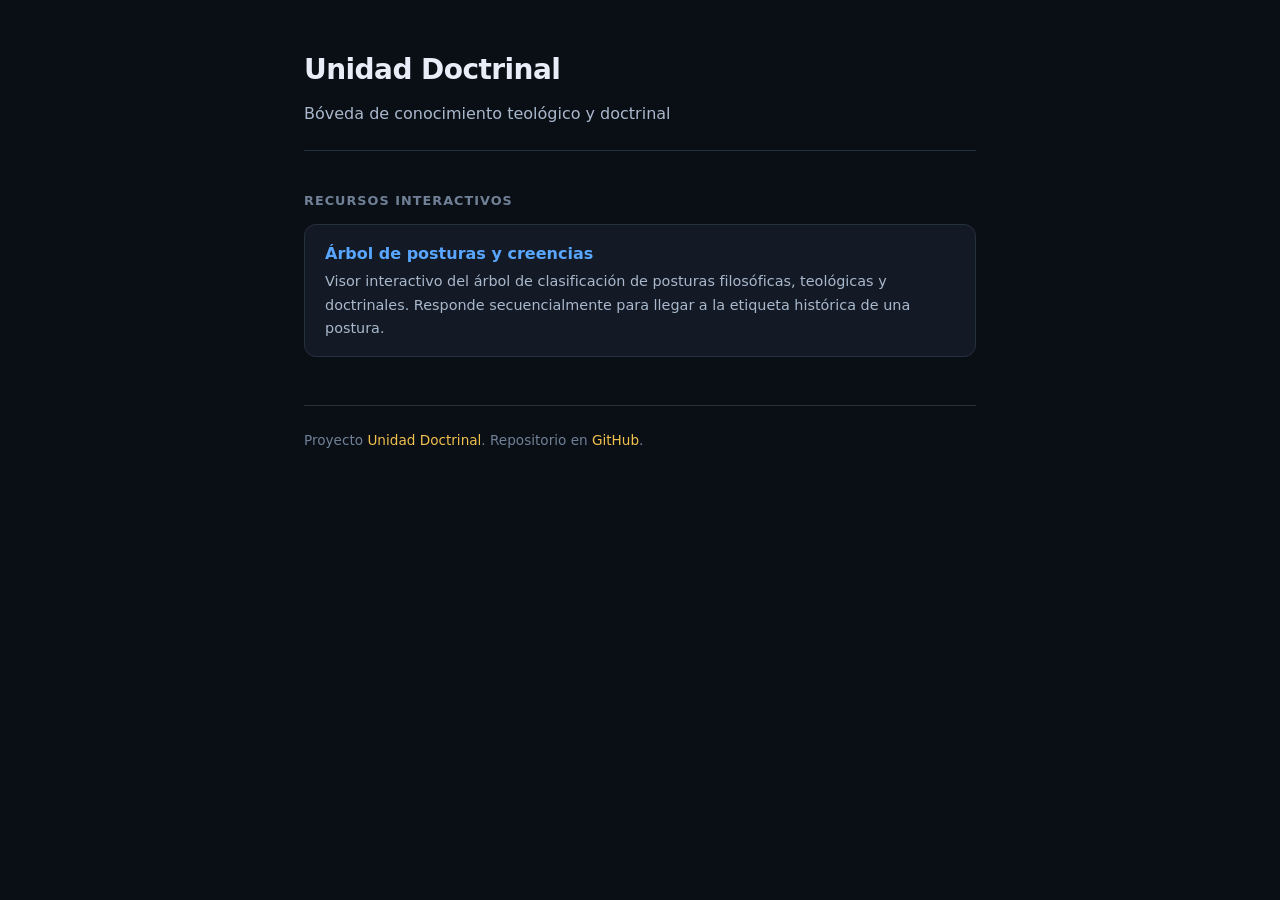
==== index.html @ 7fb09f84 "Se corrige el Github action de deployment del sitio web." ====
<!DOCTYPE html>
<html lang="es">
<head>
  <meta charset="utf-8">
  <meta name="viewport" content="width=device-width, initial-scale=1">
  <title>Unidad Doctrinal — Vault</title>
  <style>
    :root {
      --fondo: #0a0e15;
      --superficie: #131a25;
      --borde: #26313f;
      --texto: #e7eef8;
      --texto-medio: #a9b8cc;
      --texto-tenue: #708197;
      --acento: #58a6ff;
      --dorado: #f2c14e;
      --radio: 12px;
      --fuente: "Segoe UI", system-ui, -apple-system, "Helvetica Neue", Arial, sans-serif;
    }

    * { box-sizing: border-box; margin: 0; padding: 0; }

    body {
      font-family: var(--fuente);
      background: var(--fondo);
      color: var(--texto);
      line-height: 1.6;
      min-height: 100vh;
    }

    .contenedor {
      max-width: 720px;
      margin: 0 auto;
      padding: 3rem 1.5rem 4rem;
    }

    header {
      margin-bottom: 2.5rem;
      padding-bottom: 1.5rem;
      border-bottom: 1px solid var(--borde);
    }

    h1 {
      font-size: 1.75rem;
      font-weight: 600;
      letter-spacing: -0.02em;
    }

    .subtitulo {
      margin-top: 0.5rem;
      color: var(--texto-medio);
      font-size: 1rem;
    }

    section { margin-bottom: 2rem; }

    h2 {
      font-size: 0.8rem;
      font-weight: 600;
      text-transform: uppercase;
      letter-spacing: 0.08em;
      color: var(--texto-tenue);
      margin-bottom: 0.75rem;
    }

    .recursos {
      list-style: none;
      display: flex;
      flex-direction: column;
      gap: 0.75rem;
    }

    .recurso {
      display: block;
      background: var(--superficie);
      border: 1px solid var(--borde);
      border-radius: var(--radio);
      padding: 1rem 1.25rem;
      text-decoration: none;
      color: inherit;
      transition: border-color 160ms ease, background 160ms ease;
    }

    .recurso:hover {
      border-color: var(--acento);
      background: #151f2c;
    }

    .recurso-titulo {
      font-weight: 600;
      color: var(--acento);
      margin-bottom: 0.25rem;
    }

    .recurso-desc {
      font-size: 0.9rem;
      color: var(--texto-medio);
    }

    footer {
      margin-top: 3rem;
      padding-top: 1.5rem;
      border-top: 1px solid var(--borde);
      font-size: 0.85rem;
      color: var(--texto-tenue);
    }

    footer a {
      color: var(--dorado);
      text-decoration: none;
    }

    footer a:hover { text-decoration: underline; }
  </style>
</head>
<body>
  <div class="contenedor">
    <header>
      <h1>Unidad Doctrinal</h1>
      <p class="subtitulo">Bóveda de conocimiento teológico y doctrinal</p>
    </header>

    <section>
      <h2>Recursos interactivos</h2>
      <ul class="recursos">
        <li>
          <a class="recurso" href="recursos/diagramas/arbol-web/">
            <div class="recurso-titulo">Árbol de posturas y creencias</div>
            <div class="recurso-desc">
              Visor interactivo del árbol de clasificación de posturas filosóficas,
              teológicas y doctrinales. Responde secuencialmente para llegar a la
              etiqueta histórica de una postura.
            </div>
          </a>
        </li>
      </ul>
    </section>

    <footer>
      <p>
        Proyecto <a href="https://unidad.whiteweb.mx/">Unidad Doctrinal</a>.
        Repositorio en
        <a href="https://github.com/obed-vazquez/unidad-doctrinal-vault">GitHub</a>.
      </p>
    </footer>
  </div>
</body>
</html>
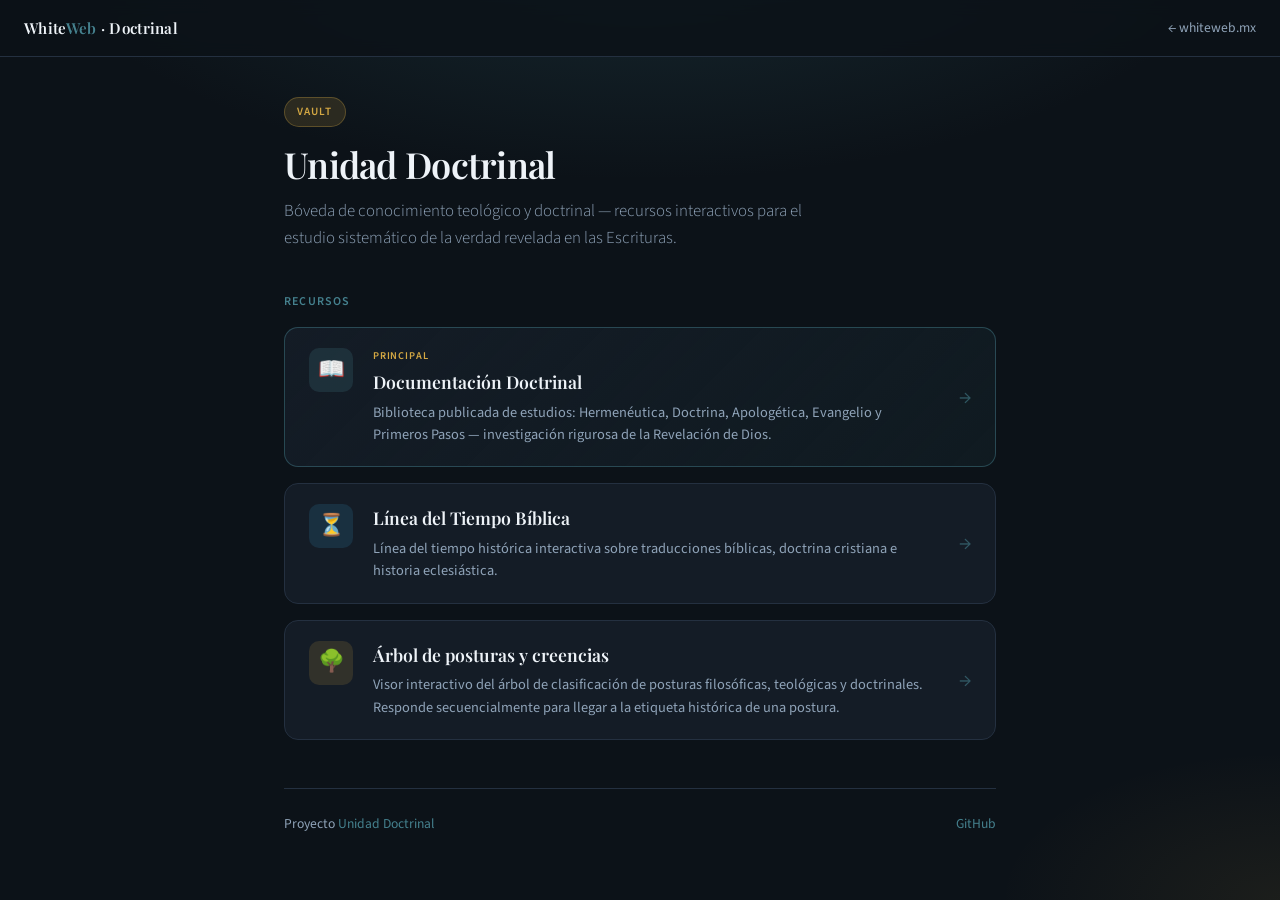
==== commit 37c22bfc: "Se agrega la redirección al proyecto público de Unidad doctrinal en HTML y la linea del tiempo." ====
--- a/index.html
+++ b/index.html
@@ -3,144 +3,316 @@
 <head>
   <meta charset="utf-8">
   <meta name="viewport" content="width=device-width, initial-scale=1">
+  <meta name="description" content="Bóveda de conocimiento teológico de Unidad Doctrinal — recursos interactivos y documentación.">
   <title>Unidad Doctrinal — Vault</title>
+  <link rel="preconnect" href="https://fonts.googleapis.com">
+  <link rel="preconnect" href="https://fonts.gstatic.com" crossorigin>
+  <link href="https://fonts.googleapis.com/css2?family=Playfair+Display:wght@500;600;700&family=Source+Sans+3:wght@300;400;500;600&display=swap" rel="stylesheet">
   <style>
     :root {
-      --fondo: #0a0e15;
-      --superficie: #131a25;
-      --borde: #26313f;
-      --texto: #e7eef8;
-      --texto-medio: #a9b8cc;
-      --texto-tenue: #708197;
-      --acento: #58a6ff;
-      --dorado: #f2c14e;
-      --radio: 12px;
-      --fuente: "Segoe UI", system-ui, -apple-system, "Helvetica Neue", Arial, sans-serif;
-    }
-
-    * { box-sizing: border-box; margin: 0; padding: 0; }
+      --ww-teal: #2e5b65;
+      --ww-teal-light: #45818e;
+      --ww-teal-dark: #152428;
+      --ww-gold: #d4a843;
+      --ww-gold-soft: rgba(212, 168, 67, 0.15);
+      --ww-accent: #3b9fd4;
+      --ww-bg: #0c1218;
+      --ww-surface: #141c26;
+      --ww-surface-hover: #1a2533;
+      --ww-border: #243040;
+      --ww-text: #eef3f8;
+      --ww-text-muted: #8fa3b8;
+      --ww-radius: 14px;
+      --ww-font-display: 'Playfair Display', Georgia, serif;
+      --ww-font-body: 'Source Sans 3', 'Segoe UI', system-ui, sans-serif;
+    }
+
+    *, *::before, *::after { box-sizing: border-box; margin: 0; padding: 0; }
 
     body {
-      font-family: var(--fuente);
-      background: var(--fondo);
-      color: var(--texto);
+      font-family: var(--ww-font-body);
+      background: var(--ww-bg);
+      background-image:
+        radial-gradient(ellipse 80% 50% at 50% -10%, rgba(46, 91, 101, 0.35) 0%, transparent 60%),
+        radial-gradient(ellipse 40% 30% at 100% 100%, rgba(212, 168, 67, 0.08) 0%, transparent 55%);
+      color: var(--ww-text);
       line-height: 1.6;
       min-height: 100vh;
     }
 
+    .top-bar {
+      display: flex;
+      align-items: center;
+      justify-content: space-between;
+      padding: 1rem 1.5rem;
+      border-bottom: 1px solid var(--ww-border);
+      background: rgba(12, 18, 24, 0.85);
+      backdrop-filter: blur(8px);
+    }
+
+    .top-bar-brand {
+      font-family: var(--ww-font-display);
+      font-size: 0.95rem;
+      font-weight: 600;
+      color: var(--ww-text);
+      letter-spacing: 0.02em;
+    }
+
+    .top-bar-brand span { color: var(--ww-teal-light); }
+
+    .top-bar-link {
+      font-size: 0.85rem;
+      color: var(--ww-text-muted);
+      text-decoration: none;
+      transition: color 0.15s ease;
+    }
+
+    .top-bar-link:hover { color: var(--ww-gold); }
+
     .contenedor {
-      max-width: 720px;
+      max-width: 760px;
       margin: 0 auto;
-      padding: 3rem 1.5rem 4rem;
-    }
-
-    header {
-      margin-bottom: 2.5rem;
-      padding-bottom: 1.5rem;
-      border-bottom: 1px solid var(--borde);
+      padding: 2.5rem 1.5rem 4rem;
+    }
+
+    header { margin-bottom: 2.5rem; }
+
+    .badge {
+      display: inline-block;
+      font-size: 0.7rem;
+      font-weight: 600;
+      text-transform: uppercase;
+      letter-spacing: 0.1em;
+      color: var(--ww-gold);
+      background: var(--ww-gold-soft);
+      border: 1px solid rgba(212, 168, 67, 0.3);
+      padding: 0.3rem 0.75rem;
+      border-radius: 999px;
+      margin-bottom: 1rem;
     }
 
     h1 {
-      font-size: 1.75rem;
+      font-family: var(--ww-font-display);
+      font-size: clamp(1.75rem, 4vw, 2.25rem);
       font-weight: 600;
       letter-spacing: -0.02em;
+      line-height: 1.2;
     }
 
     .subtitulo {
-      margin-top: 0.5rem;
-      color: var(--texto-medio);
-      font-size: 1rem;
+      margin-top: 0.75rem;
+      color: var(--ww-text-muted);
+      font-size: 1.05rem;
+      font-weight: 300;
+      max-width: 540px;
     }
 
     section { margin-bottom: 2rem; }
 
     h2 {
-      font-size: 0.8rem;
+      font-size: 0.75rem;
       font-weight: 600;
       text-transform: uppercase;
-      letter-spacing: 0.08em;
-      color: var(--texto-tenue);
-      margin-bottom: 0.75rem;
+      letter-spacing: 0.1em;
+      color: var(--ww-teal-light);
+      margin-bottom: 1rem;
     }
 
     .recursos {
       list-style: none;
       display: flex;
       flex-direction: column;
-      gap: 0.75rem;
+      gap: 1rem;
     }
 
     .recurso {
-      display: block;
-      background: var(--superficie);
-      border: 1px solid var(--borde);
-      border-radius: var(--radio);
-      padding: 1rem 1.25rem;
+      display: grid;
+      grid-template-columns: auto 1fr auto;
+      gap: 1rem 1.25rem;
+      align-items: start;
+      background: var(--ww-surface);
+      border: 1px solid var(--ww-border);
+      border-radius: var(--ww-radius);
+      padding: 1.25rem 1.5rem;
       text-decoration: none;
       color: inherit;
-      transition: border-color 160ms ease, background 160ms ease;
+      transition: border-color 0.18s ease, background 0.18s ease, transform 0.18s ease;
     }
 
     .recurso:hover {
-      border-color: var(--acento);
-      background: #151f2c;
+      border-color: var(--ww-teal-light);
+      background: var(--ww-surface-hover);
+      transform: translateY(-2px);
+    }
+
+    .recurso.principal {
+      border-color: rgba(69, 129, 142, 0.45);
+      background: linear-gradient(135deg, var(--ww-surface) 0%, rgba(46, 91, 101, 0.12) 100%);
+    }
+
+    .recurso.principal:hover {
+      border-color: var(--ww-teal-light);
+    }
+
+    .recurso-icon {
+      width: 44px;
+      height: 44px;
+      border-radius: 10px;
+      display: flex;
+      align-items: center;
+      justify-content: center;
+      font-size: 1.35rem;
+      flex-shrink: 0;
+    }
+
+    .recurso-icon.docs {
+      background: rgba(69, 129, 142, 0.2);
+      color: var(--ww-teal-light);
+    }
+
+    .recurso-icon.timeline {
+      background: rgba(59, 159, 212, 0.15);
+      color: var(--ww-accent);
+    }
+
+    .recurso-icon.arbol {
+      background: rgba(212, 168, 67, 0.15);
+      color: var(--ww-gold);
+    }
+
+    .recurso-body { min-width: 0; }
+
+    .recurso-etiqueta {
+      font-size: 0.65rem;
+      font-weight: 600;
+      text-transform: uppercase;
+      letter-spacing: 0.08em;
+      color: var(--ww-gold);
+      margin-bottom: 0.2rem;
     }
 
     .recurso-titulo {
-      font-weight: 600;
-      color: var(--acento);
-      margin-bottom: 0.25rem;
+      font-family: var(--ww-font-display);
+      font-weight: 600;
+      font-size: 1.1rem;
+      color: var(--ww-text);
+      margin-bottom: 0.35rem;
     }
 
     .recurso-desc {
       font-size: 0.9rem;
-      color: var(--texto-medio);
+      color: var(--ww-text-muted);
+      line-height: 1.55;
+    }
+
+    .recurso-flecha {
+      color: var(--ww-teal-light);
+      font-size: 1.25rem;
+      align-self: center;
+      opacity: 0.6;
+      transition: opacity 0.15s ease, transform 0.15s ease;
+    }
+
+    .recurso:hover .recurso-flecha {
+      opacity: 1;
+      transform: translateX(3px);
     }
 
     footer {
       margin-top: 3rem;
       padding-top: 1.5rem;
-      border-top: 1px solid var(--borde);
+      border-top: 1px solid var(--ww-border);
       font-size: 0.85rem;
-      color: var(--texto-tenue);
+      color: var(--ww-text-muted);
+      display: flex;
+      flex-wrap: wrap;
+      gap: 0.5rem 1.5rem;
+      justify-content: space-between;
+      align-items: center;
     }
 
     footer a {
-      color: var(--dorado);
+      color: var(--ww-teal-light);
       text-decoration: none;
     }
 
-    footer a:hover { text-decoration: underline; }
+    footer a:hover { color: var(--ww-gold); }
+
+    @media (max-width: 520px) {
+      .recurso {
+        grid-template-columns: auto 1fr;
+      }
+      .recurso-flecha { display: none; }
+    }
   </style>
 </head>
 <body>
+  <div class="top-bar">
+    <div class="top-bar-brand">White<span>Web</span> · Doctrinal</div>
+    <a class="top-bar-link" href="https://whiteweb.mx">← whiteweb.mx</a>
+  </div>
+
   <div class="contenedor">
     <header>
+      <div class="badge">Vault</div>
       <h1>Unidad Doctrinal</h1>
-      <p class="subtitulo">Bóveda de conocimiento teológico y doctrinal</p>
+      <p class="subtitulo">
+        Bóveda de conocimiento teológico y doctrinal — recursos interactivos
+        para el estudio sistemático de la verdad revelada en las Escrituras.
+      </p>
     </header>
 
     <section>
-      <h2>Recursos interactivos</h2>
+      <h2>Recursos</h2>
       <ul class="recursos">
         <li>
-          <a class="recurso" href="recursos/diagramas/arbol-web/">
-            <div class="recurso-titulo">Árbol de posturas y creencias</div>
-            <div class="recurso-desc">
-              Visor interactivo del árbol de clasificación de posturas filosóficas,
-              teológicas y doctrinales. Responde secuencialmente para llegar a la
-              etiqueta histórica de una postura.
+          <a class="recurso principal" href="https://unidad.whiteweb.mx">
+            <div class="recurso-icon docs" aria-hidden="true">📖</div>
+            <div class="recurso-body">
+              <div class="recurso-etiqueta">Principal</div>
+              <div class="recurso-titulo">Documentación Doctrinal</div>
+              <div class="recurso-desc">
+                Biblioteca publicada de estudios: Hermenéutica, Doctrina, Apologética,
+                Evangelio y Primeros Pasos — investigación rigurosa de la Revelación de Dios.
+              </div>
             </div>
+            <span class="recurso-flecha" aria-hidden="true">→</span>
+          </a>
+        </li>
+        <li>
+          <a class="recurso" href="https://timeline.whiteweb.mx/">
+            <div class="recurso-icon timeline" aria-hidden="true">⏳</div>
+            <div class="recurso-body">
+              <div class="recurso-titulo">Línea del Tiempo Bíblica</div>
+              <div class="recurso-desc">
+                Línea del tiempo histórica interactiva sobre traducciones bíblicas,
+                doctrina cristiana e historia eclesiástica.
+              </div>
+            </div>
+            <span class="recurso-flecha" aria-hidden="true">→</span>
+          </a>
+        </li>
+        <li>
+          <a class="recurso" href="recursos/diagramas/arbol-web/index.html">
+            <div class="recurso-icon arbol" aria-hidden="true">🌳</div>
+            <div class="recurso-body">
+              <div class="recurso-titulo">Árbol de posturas y creencias</div>
+              <div class="recurso-desc">
+                Visor interactivo del árbol de clasificación de posturas filosóficas,
+                teológicas y doctrinales. Responde secuencialmente para llegar a la
+                etiqueta histórica de una postura.
+              </div>
+            </div>
+            <span class="recurso-flecha" aria-hidden="true">→</span>
           </a>
         </li>
       </ul>
     </section>
 
     <footer>
+      <p>Proyecto <a href="https://unidad.whiteweb.mx/">Unidad Doctrinal</a></p>
       <p>
-        Proyecto <a href="https://unidad.whiteweb.mx/">Unidad Doctrinal</a>.
-        Repositorio en
-        <a href="https://github.com/obed-vazquez/unidad-doctrinal-vault">GitHub</a>.
+        <a href="https://github.com/obed-vazquez/unidad-doctrinal-vault">GitHub</a>
       </p>
     </footer>
   </div>
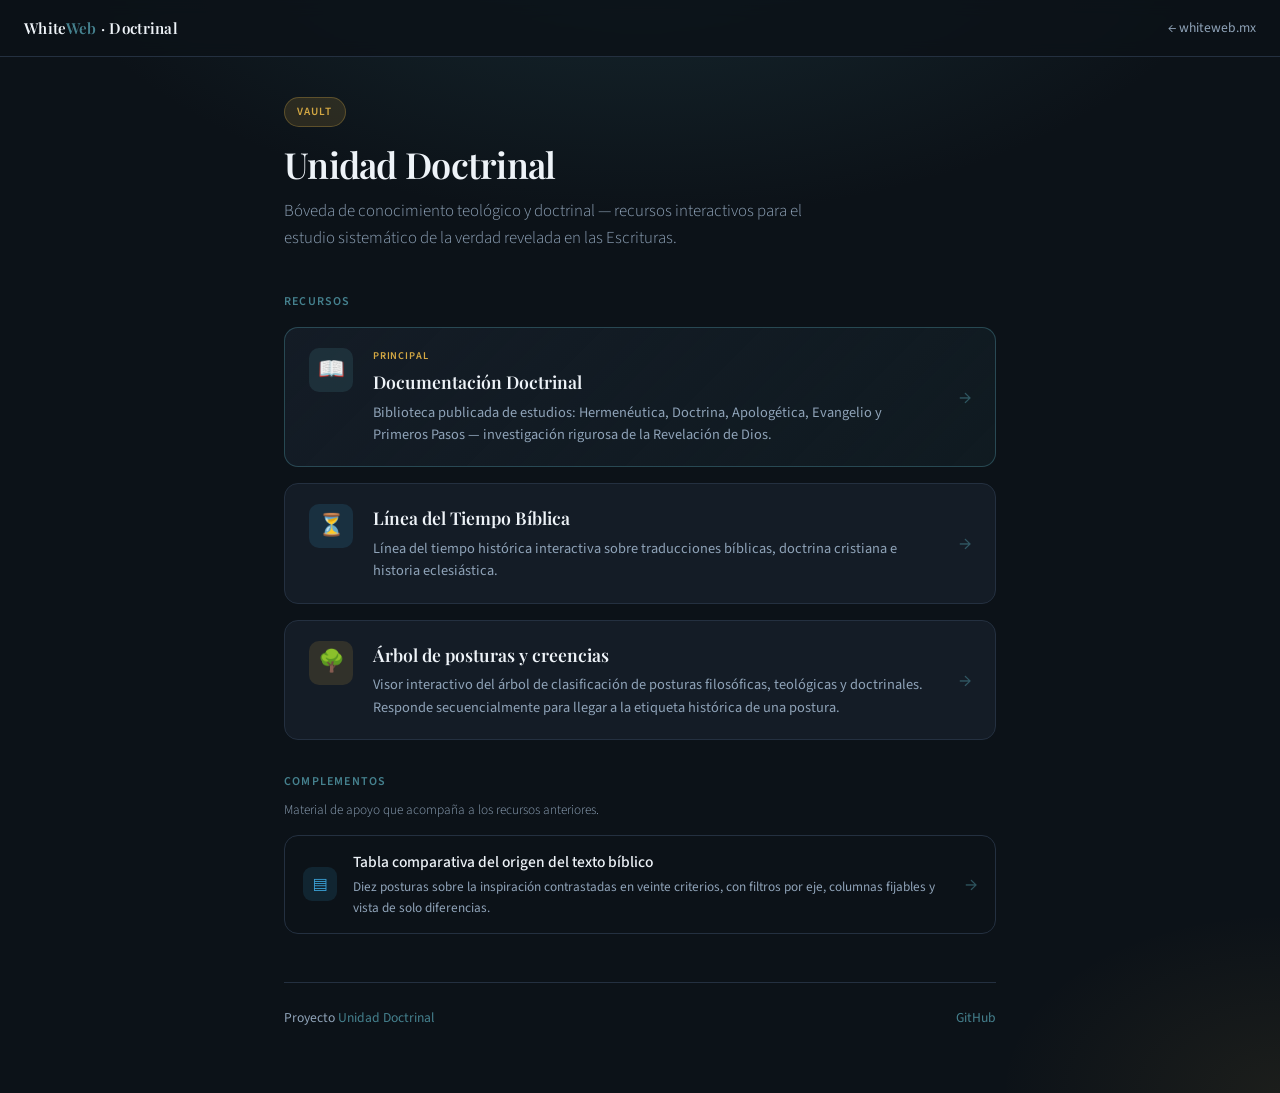
==== commit e57a165a: "Implementación de la tabla de posturas tocantes a la Inspiración. - Se implementa la nueva tabla com" ====
--- a/index.html
+++ b/index.html
@@ -211,6 +211,50 @@
       align-self: center;
       opacity: 0.6;
       transition: opacity 0.15s ease, transform 0.15s ease;
+    }
+
+    /* Complementos: material de apoyo, un escalón por debajo de los recursos
+       principales. Sin relleno hasta el hover y con tipografía más contenida. */
+    .seccion-nota {
+      margin-top: -0.5rem;
+      margin-bottom: 0.9rem;
+      font-size: 0.83rem;
+      font-weight: 300;
+      color: var(--ww-text-muted);
+    }
+
+    .recurso.secundario {
+      align-items: center;
+      gap: 0.75rem 1rem;
+      padding: 0.9rem 1.15rem;
+      background: transparent;
+      border-style: solid;
+    }
+
+    .recurso.secundario:hover {
+      background: var(--ww-surface);
+      transform: none;
+    }
+
+    .recurso.secundario .recurso-icon {
+      width: 34px;
+      height: 34px;
+      border-radius: 9px;
+      font-size: 1rem;
+    }
+
+    .recurso.secundario .recurso-titulo {
+      font-family: var(--ww-font-body);
+      font-size: 0.97rem;
+      font-weight: 500;
+      margin-bottom: 0.15rem;
+    }
+
+    .recurso.secundario .recurso-desc { font-size: 0.83rem; }
+
+    .recurso-icon.tabla {
+      background: rgba(59, 159, 212, 0.13);
+      color: var(--ww-accent);
     }
 
     .recurso:hover .recurso-flecha {
@@ -309,6 +353,26 @@
       </ul>
     </section>
 
+    <section>
+      <h2>Complementos</h2>
+      <p class="seccion-nota">Material de apoyo que acompaña a los recursos anteriores.</p>
+      <ul class="recursos">
+        <li>
+          <a class="recurso secundario" href="recursos/diagramas/tabla-inspiracion/index.html">
+            <div class="recurso-icon tabla" aria-hidden="true">▤</div>
+            <div class="recurso-body">
+              <div class="recurso-titulo">Tabla comparativa del origen del texto bíblico</div>
+              <div class="recurso-desc">
+                Diez posturas sobre la inspiración contrastadas en veinte criterios,
+                con filtros por eje, columnas fijables y vista de solo diferencias.
+              </div>
+            </div>
+            <span class="recurso-flecha" aria-hidden="true">→</span>
+          </a>
+        </li>
+      </ul>
+    </section>
+
     <footer>
       <p>Proyecto <a href="https://unidad.whiteweb.mx/">Unidad Doctrinal</a></p>
       <p>
